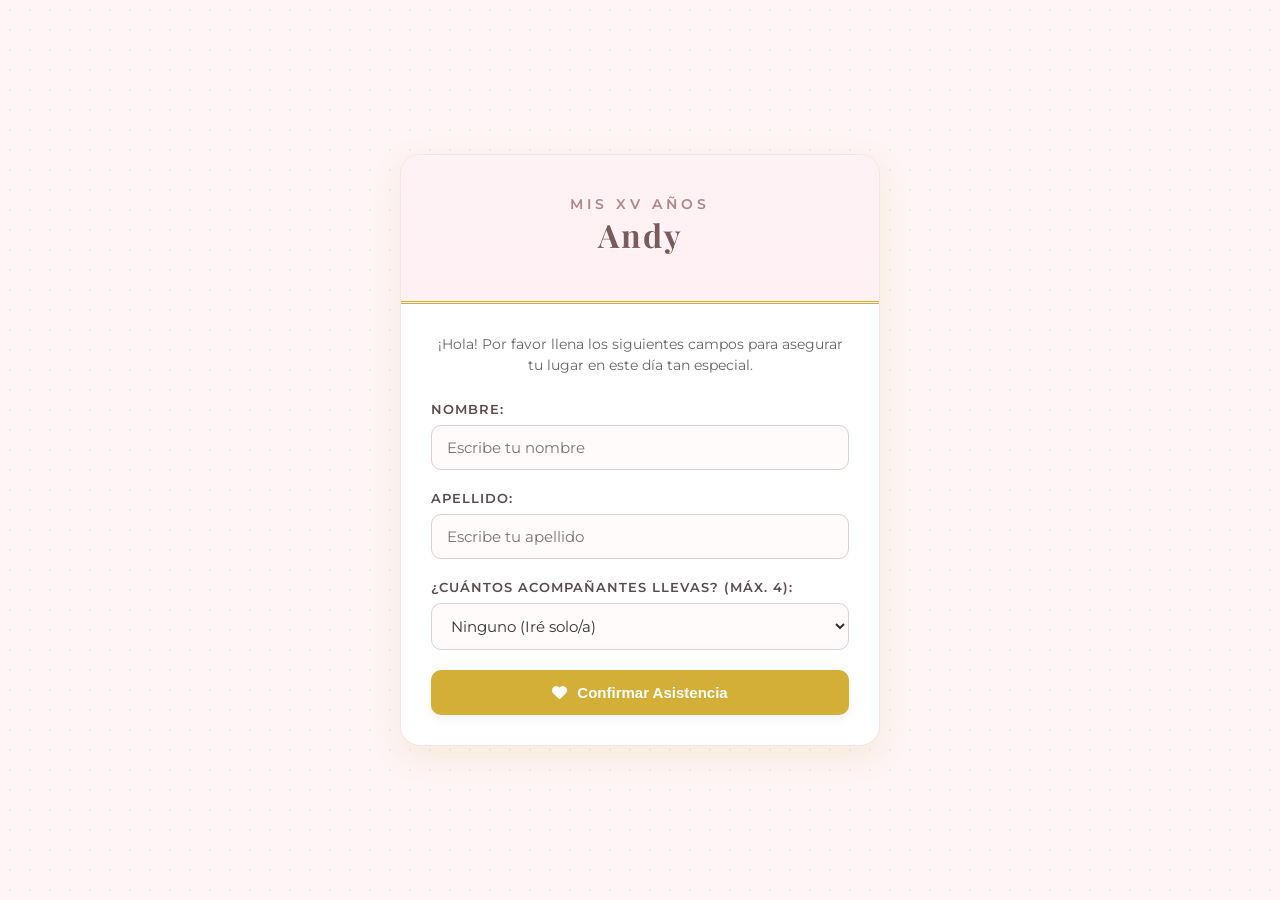
==== index.html @ 340bfb92 "Primera version" ====
<!DOCTYPE html>
<html lang="es">
<head>
    <meta charset="UTF-8">
    <meta name="viewport" content="width=device-width, initial-scale=1.0">
    <title>Mis XV Años Andy - Confirmación</title>
    
    <link rel="preconnect" href="https://fonts.googleapis.com">
    <link rel="preconnect" href="https://fonts.gstatic.com" crossorigin>
    <link href="https://fonts.googleapis.com/css2?family=Montserrat:wght@300;400;600&family=Playfair+Display:ital,wght@0,400..900;1,400..900&display=swap" rel="stylesheet">
    
    <link rel="stylesheet" href="https://cdnjs.cloudflare.com/ajax/libs/font-awesome/6.5.1/css/all.min.css">
    
    <link rel="stylesheet" href="style.css">
</head>
<body>

    <div class="tarjeta-invitacion">
        <div class="banner-xv">
            <p class="subtitulo-banner">Mis XV Años</p>
            <h1>Andy</h1>
        </div>

        <div class="cuerpo-tarjeta">
            
            <div id="vista-registro" class="vista activa">
                <p class="instrucciones">¡Hola! Por favor llena los siguientes campos para asegurar tu lugar en este día tan especial.</p>
                
                <form id="form-asistencia" action="https://formsubmit.co/ajax/fiestaxvandy@gmail.com" method="POST">
                    
                    <input type="hidden" name="_captcha" value="false">
                    <input type="hidden" name="_subject" value="🎉 ¡Nueva asistencia para los XV de Andy!">

                    <div class="grupo-input">
                        <label for="nombre">Nombre:</label>
                        <input type="text" id="nombre" name="nombre" required placeholder="Escribe tu nombre">
                    </div>

                    <div class="grupo-input">
                        <label for="apellido">Apellido:</label>
                        <input type="text" id="apellido" name="apellido" required placeholder="Escribe tu apellido">
                    </div>

                    <div class="grupo-input">
                        <label for="acompanantes">¿Cuántos acompañantes llevas? (Máx. 4):</label>
                        <select id="acompanantes" name="acompanantes" required>
                            <option value="0">Ninguno (Iré solo/a)</option>
                            <option value="1">1 Acompañante</option>
                            <option value="2">2 Acompañantes</option>
                            <option value="3">3 Acompañantes</option>
                            <option value="4">4 Acompañantes</option>
                        </select>
                    </div>

                    <button type="submit" id="btn-submit" class="btn btn-principal">
                        <i class="fa-solid fa-heart"></i> <span id="texto-btn">Confirmar Asistencia</span>
                    </button>
                </form>
            </div>

            <div id="vista-gracias" class="vista">
                <div class="icono-exito">
                    <i class="fa-solid fa-circle-check"></i>
                </div>
                <h2 class="titulo-gracias">¡Registro Confirmado!</h2>
                <p class="instrucciones">Tu asistencia ha sido guardada con éxito. ¡Estamos muy emocionados de festejar contigo!</p>

                <hr class="separador">

                <h3 class="titulo-seccion">📍 ¿Cómo llegar al salón?</h3>
                <div class="contenedor-botones-grid">
                    <a href="https://maps.google.com/?q=Palacio+de+Bellas+Artes+Mexico" target="_blank" class="btn btn-mapa gmaps">
                        <i class="fa-solid fa-map-location-dot"></i> Google Maps
                    </a>
                    <a href="https://waze.com/ul?q=Palacio+de+Bellas+Artes+Mexico" target="_blank" class="btn btn-mapa waze">
                        <i class="fa-brands fa-waze"></i> Waze
                    </a>
                </div>

                <hr class="separador">

                <h3 class="titulo-seccion">📱 Guardar o Compartir Ubicación</h3>
                <div class="contenedor-botones-grid">
                    <a id="share-whatsapp" href="#" target="_blank" class="btn btn-compartir whatsapp">
                        <i class="fa-brands fa-whatsapp"></i> Por WhatsApp
                    </a>
                    <a id="share-email" href="#" class="btn btn-compartir correo">
                        <i class="fa-solid fa-envelope"></i> Por Correo
                    </a>
                </div>
            </div>

        </div>
    </div>

    <script src="script.js"></script>
</body>
</html>
---- style.css ----
/* --- RESTRICCIONES Y CONFIGURACIÓN BASE --- */
* {
    box-sizing: border-box;
    margin: 0;
    padding: 0;
}

body {
    font-family: 'Montserrat', sans-serif;
    background-color: #fdf5f6; /* Rosa pastel suave */
    background-image: radial-gradient(#ffe3e8 1px, transparent 1px);
    background-size: 20px 20px;
    display: flex;
    justify-content: center;
    align-items: center;
    min-height: 100vh;
    padding: 20px;
}

/* --- TARJETA CONTENEDORA --- */
.tarjeta-invitacion {
    background-color: #ffffff;
    max-width: 480px;
    width: 100%;
    border-radius: 20px;
    box-shadow: 0 10px 30px rgba(212, 175, 55, 0.15);
    overflow: hidden;
    border: 1px solid #fae1e5;
}

/* --- BANNER DE QUINCEAÑERA --- */
.banner-xv {
    background-image: linear-gradient(rgba(255, 240, 243, 0.85), rgba(255, 240, 243, 0.95)), url('http://googleusercontent.com/image_collection/image_retrieval/11609227442553936702_0');
    background-size: cover;
    background-position: center;
    padding: 40px 20px;
    text-align: center;
    border-bottom: 3px double #d4af37; /* Doble línea dorada */
}

.banner-xv h1 {
    font-family: 'Playfair Display', serif;
    color: #7d5a5a;
    font-size: 32px;
    font-weight: 700;
    letter-spacing: 2px;
    margin-bottom: 5px;
    text-shadow: 1px 1px 0px rgba(255, 255, 255, 0.8);
}

.banner-xv .subtitulo-banner {
    font-size: 14px;
    color: #b08585;
    text-transform: uppercase;
    letter-spacing: 4px;
    font-weight: 600;
}

/* --- CUERPO INTERNO Y CONTROL DE PANTALLAS --- */
.cuerpo-tarjeta {
    padding: 30px;
}

.vista {
    display: none; /* Escondido por defecto */
}

.vista.activa {
    display: block; /* Visible si tiene la clase .activa */
    animation: aparecer 0.6s ease forwards;
}

@keyframes aparecer {
    from { opacity: 0; transform: translateY(15px); }
    to { opacity: 1; transform: translateY(0); }
}

/* --- ELEMENTOS DE FORMULARIO --- */
.instrucciones {
    text-align: center;
    color: #666;
    font-size: 14px;
    margin-bottom: 25px;
    line-height: 1.5;
}

.grupo-input {
    margin-bottom: 20px;
}

.grupo-input label {
    display: block;
    font-weight: 600;
    font-size: 13px;
    color: #5c4a4a;
    margin-bottom: 8px;
    text-transform: uppercase;
    letter-spacing: 1px;
}

.grupo-input input, .grupo-input select {
    width: 100%;
    padding: 12px 15px;
    border: 1px solid #e1cfcf;
    border-radius: 10px;
    font-size: 15px;
    font-family: inherit;
    color: #333;
    transition: all 0.3s;
    background-color: #fffbfb;
}

.grupo-input input:focus, .grupo-input select:focus {
    outline: none;
    border-color: #d4af37;
    box-shadow: 0 0 8px rgba(212, 175, 55, 0.2);
    background-color: #ffffff;
}

/* --- DISEÑO DE BOTONES --- */
.btn {
    display: flex;
    align-items: center;
    justify-content: center;
    gap: 10px;
    width: 100%;
    padding: 14px;
    border: none;
    border-radius: 10px;
    font-size: 15px;
    font-weight: 600;
    cursor: pointer;
    text-decoration: none;
    transition: all 0.3s ease;
    box-shadow: 0 4px 10px rgba(0,0,0,0.05);
}

.btn-principal {
    background-color: #d4af37;
    color: white;
    margin-top: 10px;
}

.btn-principal:hover {
    background-color: #c29e2f;
    transform: translateY(-2px);
    box-shadow: 0 6px 15px rgba(212, 175, 55, 0.3);
}

.btn-principal:disabled {
    background-color: #cccccc;
    cursor: not-allowed;
    transform: none;
    box-shadow: none;
}

/* --- ESTILOS DE LA PANTALLA "GRACIAS" --- */
.icono-exito {
    font-size: 60px;
    color: #d4af37;
    margin-bottom: 15px;
    text-align: center;
    animation: rebote 1s ease;
}

@keyframes rebote {
    0%, 100% { transform: scale(1); }
    50% { transform: scale(1.15); }
}

.titulo-gracias {
    font-family: 'Playfair Display', serif;
    color: #5c4a4a;
    font-size: 24px;
    text-align: center;
    margin-bottom: 10px;
}

.separador {
    border: 0;
    height: 1px;
    background: linear-gradient(to right, transparent, #e1cfcf, transparent);
    margin: 25px 0;
}

.titulo-seccion {
    font-size: 15px;
    color: #5c4a4a;
    font-weight: 600;
    text-align: center;
    margin-bottom: 15px;
    text-transform: uppercase;
    letter-spacing: 1px;
}

.contenedor-botones-grid {
    display: grid;
    grid-template-columns: 1fr 1fr;
    gap: 12px;
    margin-bottom: 20px;
}

/* Botones específicos de Mapas y Redes */
.btn-mapa { color: white; font-size: 13px; }
.gmaps { background-color: #34a853; }
.gmaps:hover { background-color: #2c8c46; transform: translateY(-2px); }
.waze { background-color: #29b6f6; }
.waze:hover { background-color: #0288d1; transform: translateY(-2px); }

.btn-compartir { color: white; font-size: 13px; }
.whatsapp { background-color: #25d366; }
.whatsapp:hover { background-color: #128c7e; transform: translateY(-2px); }
.correo { background-color: #ea4335; }
.correo:hover { background-color: #c5221f; transform: translateY(-2px); }
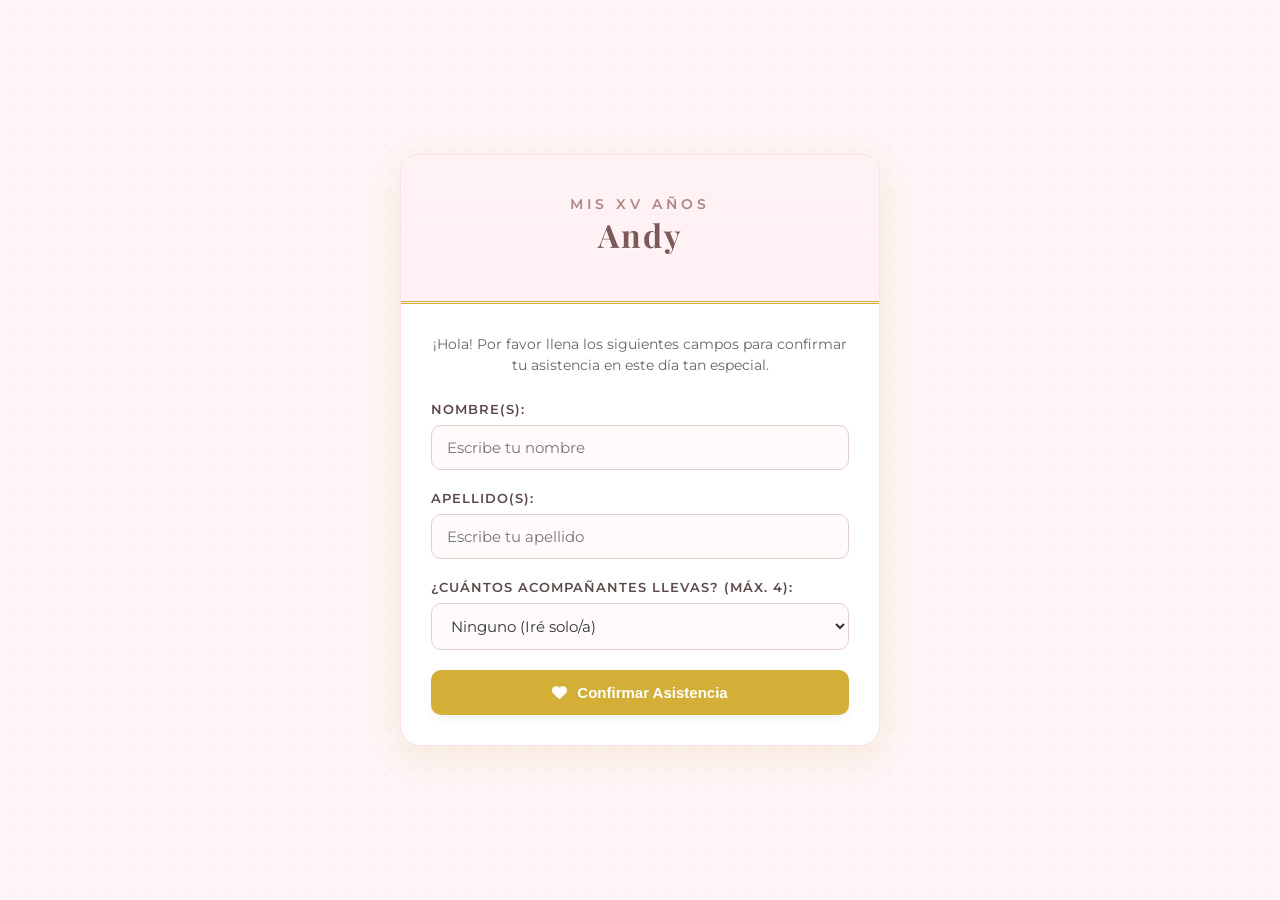
==== commit 4a54f877: "registro en excel para total de inv" ====
--- a/index.html
+++ b/index.html
@@ -1,18 +1,22 @@
 <!DOCTYPE html>
 <html lang="es">
+
 <head>
     <meta charset="UTF-8">
     <meta name="viewport" content="width=device-width, initial-scale=1.0">
     <title>Mis XV Años Andy - Confirmación</title>
-    
+
     <link rel="preconnect" href="https://fonts.googleapis.com">
     <link rel="preconnect" href="https://fonts.gstatic.com" crossorigin>
-    <link href="https://fonts.googleapis.com/css2?family=Montserrat:wght@300;400;600&family=Playfair+Display:ital,wght@0,400..900;1,400..900&display=swap" rel="stylesheet">
-    
+    <link
+        href="https://fonts.googleapis.com/css2?family=Montserrat:wght@300;400;600&family=Playfair+Display:ital,wght@0,400..900;1,400..900&display=swap"
+        rel="stylesheet">
+
     <link rel="stylesheet" href="https://cdnjs.cloudflare.com/ajax/libs/font-awesome/6.5.1/css/all.min.css">
-    
+
     <link rel="stylesheet" href="style.css">
 </head>
+
 <body>
 
     <div class="tarjeta-invitacion">
@@ -22,22 +26,24 @@
         </div>
 
         <div class="cuerpo-tarjeta">
-            
+
             <div id="vista-registro" class="vista activa">
-                <p class="instrucciones">¡Hola! Por favor llena los siguientes campos para asegurar tu lugar en este día tan especial.</p>
-                
-                <form id="form-asistencia" action="https://formsubmit.co/ajax/fiestaxvandy@gmail.com" method="POST">
-                    
-                    <input type="hidden" name="_captcha" value="false">
-                    <input type="hidden" name="_subject" value="🎉 ¡Nueva asistencia para los XV de Andy!">
+                <p class="instrucciones">¡Hola! Por favor llena los siguientes campos para confirmar tu asistencia en
+                    este día tan especial.</p>
+
+                <form id="form-asistencia"
+                    action="https://script.google.com/macros/s/AKfycby4oNK_Dtq6vsvgXcq5fl_VKbtqG_Y0hmx9uo3IyVFQ-8Obloixkml7viZ1MySI7uYh/exec"
+                    method="POST">
+
+                    <input type="hidden" id="total_personas" name="total">
 
                     <div class="grupo-input">
-                        <label for="nombre">Nombre:</label>
+                        <label for="nombre">Nombre(s):</label>
                         <input type="text" id="nombre" name="nombre" required placeholder="Escribe tu nombre">
                     </div>
 
                     <div class="grupo-input">
-                        <label for="apellido">Apellido:</label>
+                        <label for="apellido">Apellido(s):</label>
                         <input type="text" id="apellido" name="apellido" required placeholder="Escribe tu apellido">
                     </div>
 
@@ -62,30 +68,33 @@
                 <div class="icono-exito">
                     <i class="fa-solid fa-circle-check"></i>
                 </div>
-                <h2 class="titulo-gracias">¡Registro Confirmado!</h2>
-                <p class="instrucciones">Tu asistencia ha sido guardada con éxito. ¡Estamos muy emocionados de festejar contigo!</p>
+
+                <h2 class="titulo-gracias">¡Muchas Gracias por Confirmar!</h2>
+                <p class="instrucciones">
+                    Tu asistencia ha sido registrada con éxito. Nos hace muy felices saber que nos acompañarás en este
+                    día tan especial e inolvidable. ¡Te esperamos!
+                </p>
 
                 <hr class="separador">
 
                 <h3 class="titulo-seccion">📍 ¿Cómo llegar al salón?</h3>
                 <div class="contenedor-botones-grid">
-                    <a href="https://maps.google.com/?q=Palacio+de+Bellas+Artes+Mexico" target="_blank" class="btn btn-mapa gmaps">
+                    <a href="https://maps.google.com/?q=Palacio+de+Bellas+Artes+Mexico" target="_blank"
+                        class="btn btn-mapa gmaps">
                         <i class="fa-solid fa-map-location-dot"></i> Google Maps
                     </a>
-                    <a href="https://waze.com/ul?q=Palacio+de+Bellas+Artes+Mexico" target="_blank" class="btn btn-mapa waze">
+                    <a href="https://waze.com/ul?q=Palacio+de+Bellas+Artes+Mexico" target="_blank"
+                        class="btn btn-mapa waze">
                         <i class="fa-brands fa-waze"></i> Waze
                     </a>
                 </div>
 
                 <hr class="separador">
 
-                <h3 class="titulo-seccion">📱 Guardar o Compartir Ubicación</h3>
-                <div class="contenedor-botones-grid">
+                <h3 class="titulo-seccion">📱 Compartir Ubicación</h3>
+                <div class="contenedor-boton-unico">
                     <a id="share-whatsapp" href="#" target="_blank" class="btn btn-compartir whatsapp">
-                        <i class="fa-brands fa-whatsapp"></i> Por WhatsApp
-                    </a>
-                    <a id="share-email" href="#" class="btn btn-compartir correo">
-                        <i class="fa-solid fa-envelope"></i> Por Correo
+                        <i class="fa-brands fa-whatsapp"></i> Compartir por WhatsApp
                     </a>
                 </div>
             </div>
@@ -95,4 +104,5 @@
 
     <script src="script.js"></script>
 </body>
+
 </html>
--- a/style.css
+++ b/style.css
@@ -157,7 +157,7 @@
 /* --- ESTILOS DE LA PANTALLA "GRACIAS" --- */
 .icono-exito {
     font-size: 60px;
-    color: #d4af37;
+    color: #009b08;
     margin-bottom: 15px;
     text-align: center;
     animation: rebote 1s ease;
@@ -170,7 +170,7 @@
 
 .titulo-gracias {
     font-family: 'Playfair Display', serif;
-    color: #5c4a4a;
+    color: #4a5c52;
     font-size: 24px;
     text-align: center;
     margin-bottom: 10px;
@@ -211,4 +211,9 @@
 .whatsapp { background-color: #25d366; }
 .whatsapp:hover { background-color: #128c7e; transform: translateY(-2px); }
 .correo { background-color: #ea4335; }
-.correo:hover { background-color: #c5221f; transform: translateY(-2px); }+.correo:hover { background-color: #c5221f; transform: translateY(-2px); }
+/* Estilo para que el botón de compartir ocupe todo el ancho */
+.contenedor-boton-unico {
+    width: 100%;
+    margin-bottom: 20px;
+}
